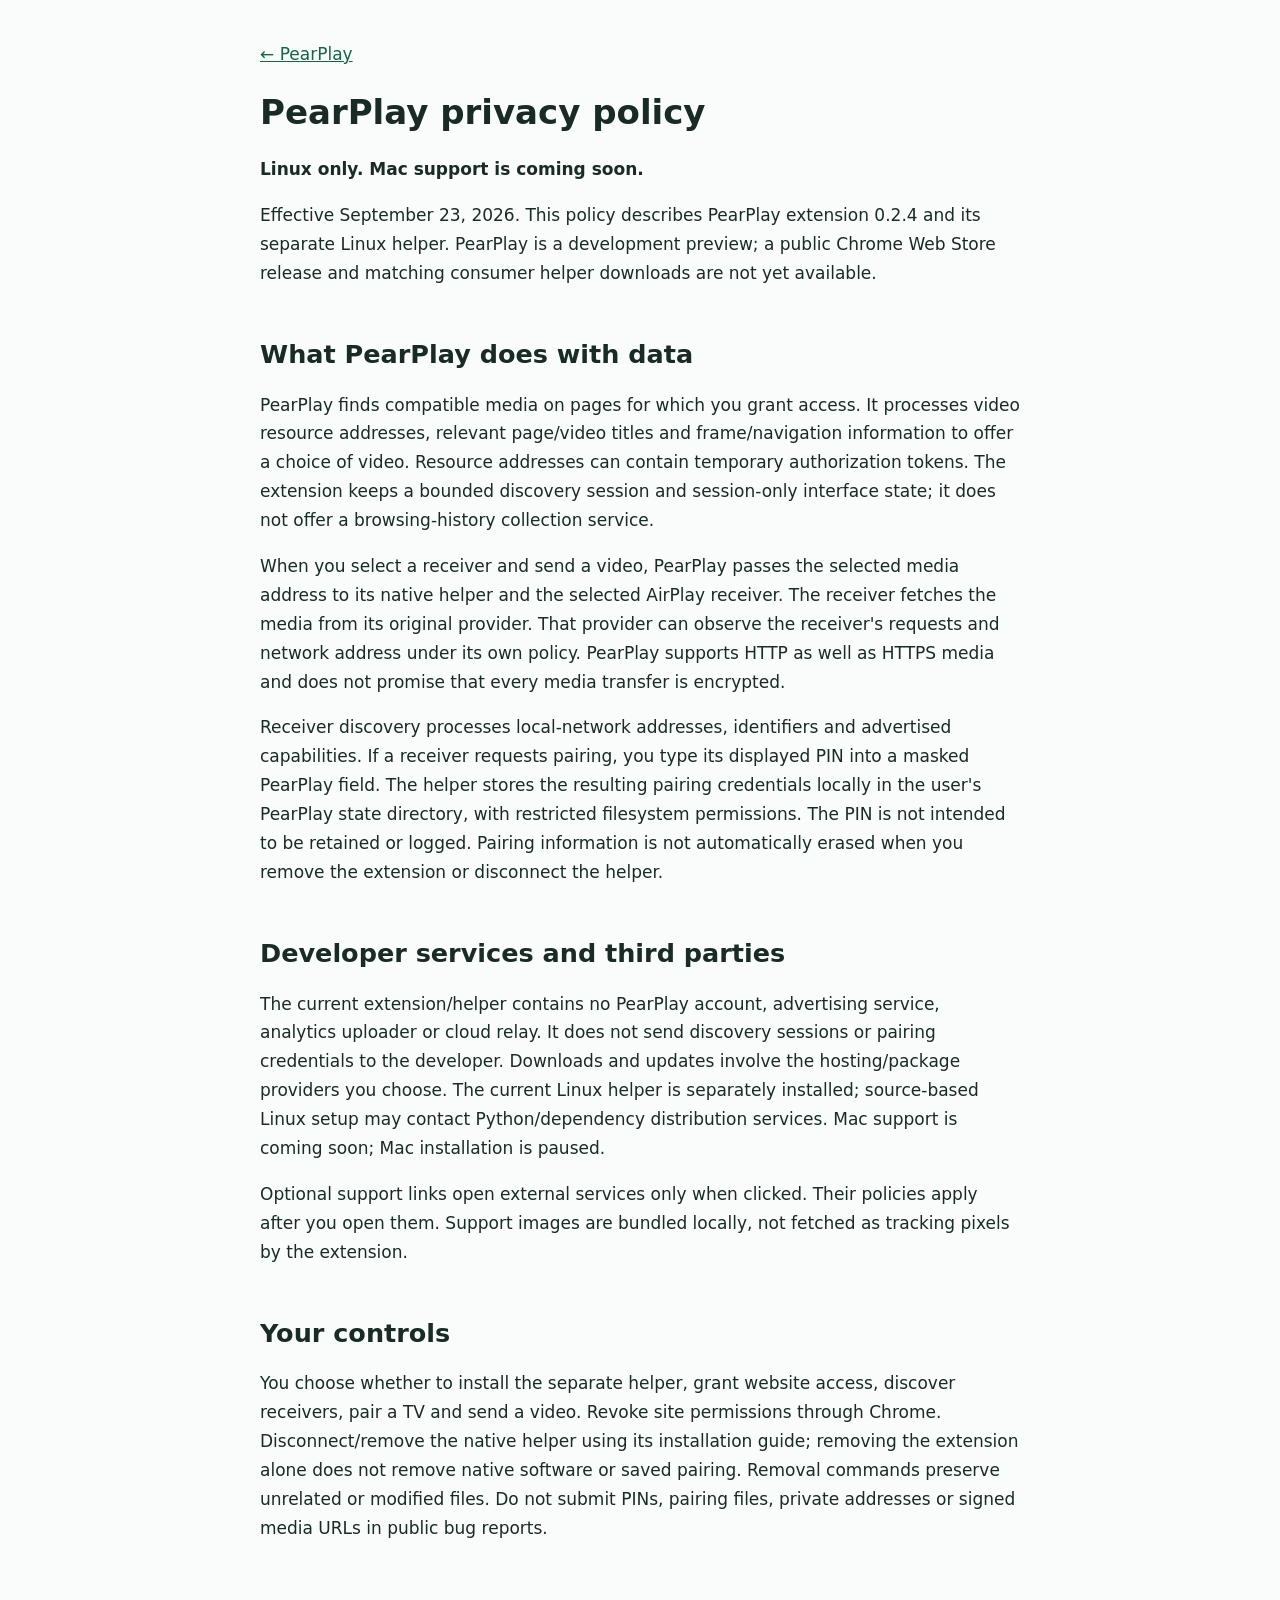
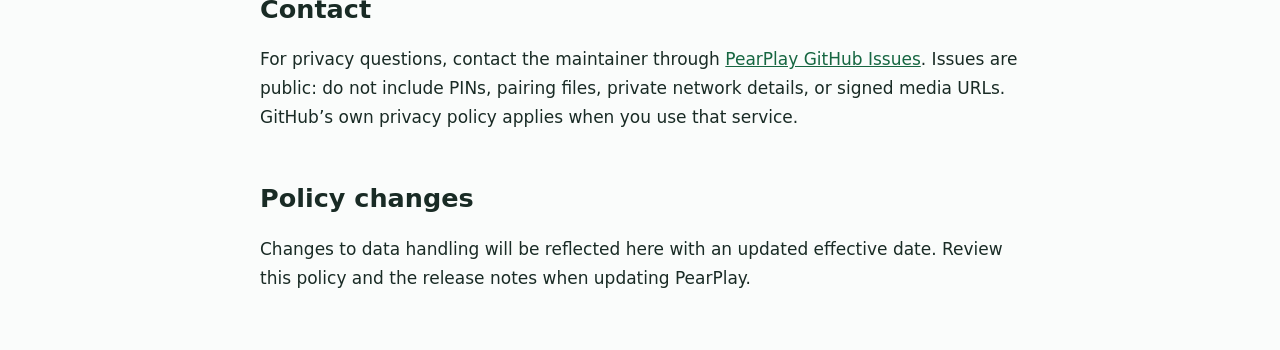
==== docs/privacy.html @ b716f5d6 "[verified] Prepare Linux-only PearPlay 0.2.4 and MIT website publication" ====
<!doctype html>
<html lang="en"><head><meta charset="utf-8"><meta name="viewport" content="width=device-width,initial-scale=1"><meta name="description" content="PearPlay privacy policy: local video discovery, TV pairing, and your controls."><title>PearPlay Privacy Policy</title><style>body{font:17px/1.7 system-ui,sans-serif;color:#192b25;background:#fafcfb;margin:0}main{max-width:760px;margin:auto;padding:40px 24px}a{color:#166641}h1,h2{line-height:1.2}h2{margin-top:2em}</style></head><body><main><nav><a href="./">← PearPlay</a></nav>
<h1>PearPlay privacy policy</h1>
<p><strong>Linux only. Mac support is coming soon.</strong></p>
<p>Effective September 23, 2026. This policy describes PearPlay extension 0.2.4 and its separate Linux helper. PearPlay is a development preview; a public Chrome Web Store release and matching consumer helper downloads are not yet available.</p>
<h2>What PearPlay does with data</h2>
<p>PearPlay finds compatible media on pages for which you grant access. It processes video resource addresses, relevant page/video titles and frame/navigation information to offer a choice of video. Resource addresses can contain temporary authorization tokens. The extension keeps a bounded discovery session and session-only interface state; it does not offer a browsing-history collection service.</p>
<p>When you select a receiver and send a video, PearPlay passes the selected media address to its native helper and the selected AirPlay receiver. The receiver fetches the media from its original provider. That provider can observe the receiver's requests and network address under its own policy. PearPlay supports HTTP as well as HTTPS media and does not promise that every media transfer is encrypted.</p>
<p>Receiver discovery processes local-network addresses, identifiers and advertised capabilities. If a receiver requests pairing, you type its displayed PIN into a masked PearPlay field. The helper stores the resulting pairing credentials locally in the user's PearPlay state directory, with restricted filesystem permissions. The PIN is not intended to be retained or logged. Pairing information is not automatically erased when you remove the extension or disconnect the helper.</p>
<h2>Developer services and third parties</h2>
<p>The current extension/helper contains no PearPlay account, advertising service, analytics uploader or cloud relay. It does not send discovery sessions or pairing credentials to the developer. Downloads and updates involve the hosting/package providers you choose. The current Linux helper is separately installed; source-based Linux setup may contact Python/dependency distribution services. Mac support is coming soon; Mac installation is paused.</p>
<p>Optional support links open external services only when clicked. Their policies apply after you open them. Support images are bundled locally, not fetched as tracking pixels by the extension.</p>
<h2>Your controls</h2>
<p>You choose whether to install the separate helper, grant website access, discover receivers, pair a TV and send a video. Revoke site permissions through Chrome. Disconnect/remove the native helper using its installation guide; removing the extension alone does not remove native software or saved pairing. Removal commands preserve unrelated or modified files. Do not submit PINs, pairing files, private addresses or signed media URLs in public bug reports.</p>
<h2>Contact</h2>
<p>For privacy questions, contact the maintainer through <a href="https://github.com/jcarcinogen/PearPlay/issues">PearPlay GitHub Issues</a>. Issues are public: do not include PINs, pairing files, private network details, or signed media URLs. GitHub’s own privacy policy applies when you use that service.</p>
<h2>Policy changes</h2>
<p>Changes to data handling will be reflected here with an updated effective date. Review this policy and the release notes when updating PearPlay.</p>
</main></body></html>
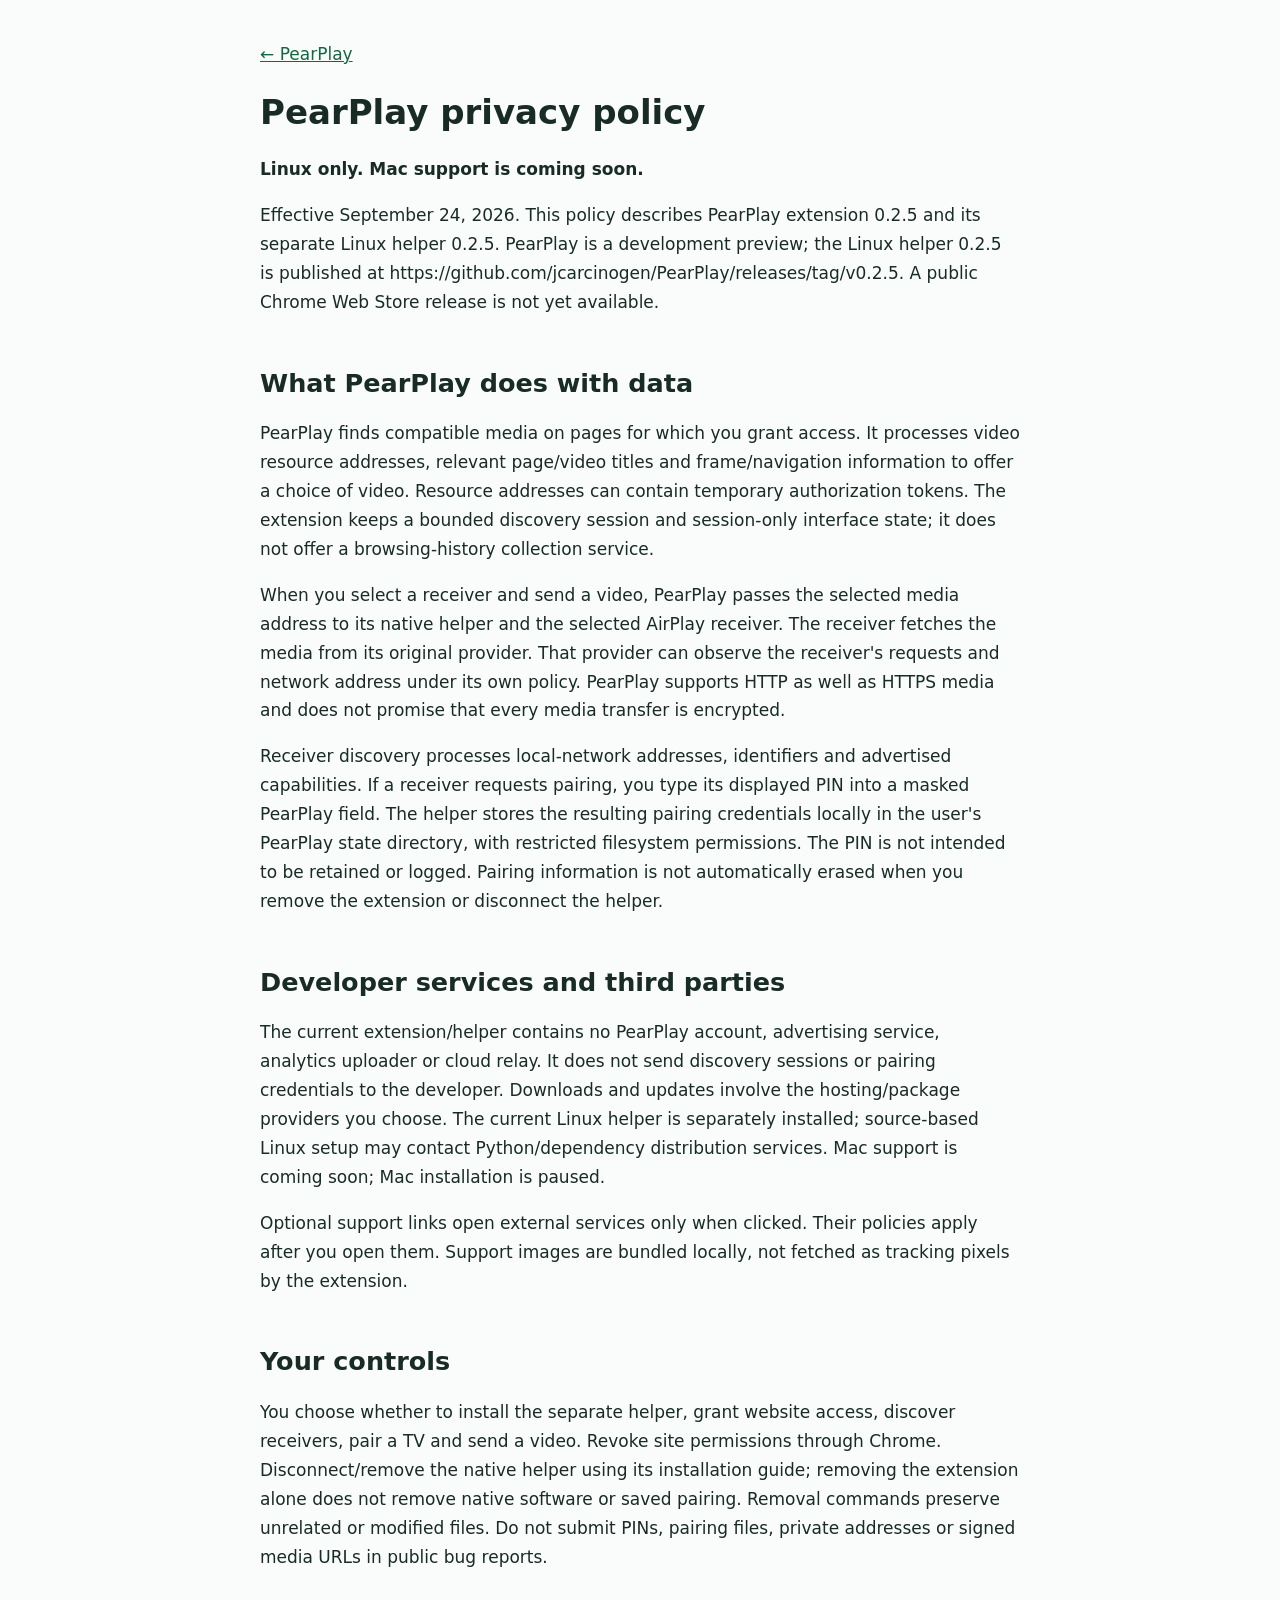
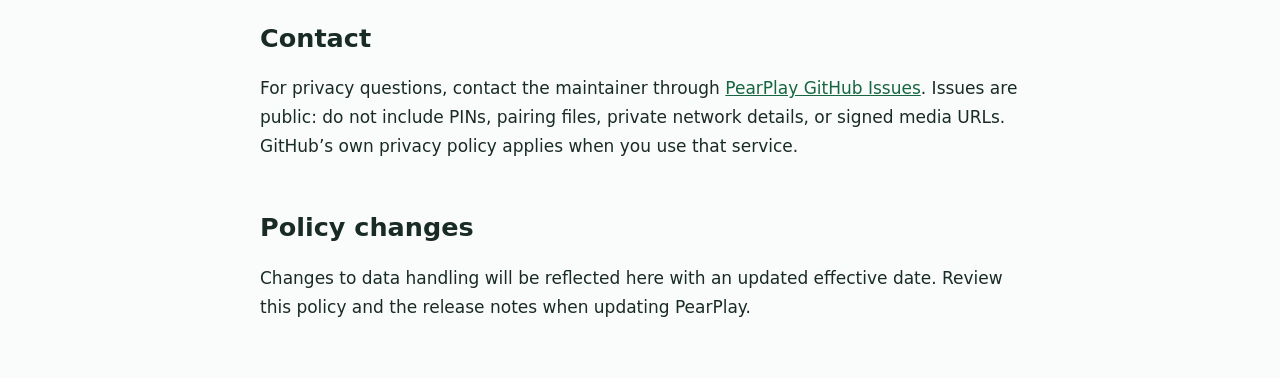
==== commit d382ccbf: "[verified] Release PearPlay 0.2.5 Linux helpers and store upload package" ====
--- a/docs/privacy.html
+++ b/docs/privacy.html
@@ -2,7 +2,7 @@
 <html lang="en"><head><meta charset="utf-8"><meta name="viewport" content="width=device-width,initial-scale=1"><meta name="description" content="PearPlay privacy policy: local video discovery, TV pairing, and your controls."><title>PearPlay Privacy Policy</title><style>body{font:17px/1.7 system-ui,sans-serif;color:#192b25;background:#fafcfb;margin:0}main{max-width:760px;margin:auto;padding:40px 24px}a{color:#166641}h1,h2{line-height:1.2}h2{margin-top:2em}</style></head><body><main><nav><a href="./">← PearPlay</a></nav>
 <h1>PearPlay privacy policy</h1>
 <p><strong>Linux only. Mac support is coming soon.</strong></p>
-<p>Effective September 23, 2026. This policy describes PearPlay extension 0.2.4 and its separate Linux helper. PearPlay is a development preview; a public Chrome Web Store release and matching consumer helper downloads are not yet available.</p>
+<p>Effective September 24, 2026. This policy describes PearPlay extension 0.2.5 and its separate Linux helper 0.2.5. PearPlay is a development preview; the Linux helper 0.2.5 is published at https://github.com/jcarcinogen/PearPlay/releases/tag/v0.2.5. A public Chrome Web Store release is not yet available.</p>
 <h2>What PearPlay does with data</h2>
 <p>PearPlay finds compatible media on pages for which you grant access. It processes video resource addresses, relevant page/video titles and frame/navigation information to offer a choice of video. Resource addresses can contain temporary authorization tokens. The extension keeps a bounded discovery session and session-only interface state; it does not offer a browsing-history collection service.</p>
 <p>When you select a receiver and send a video, PearPlay passes the selected media address to its native helper and the selected AirPlay receiver. The receiver fetches the media from its original provider. That provider can observe the receiver's requests and network address under its own policy. PearPlay supports HTTP as well as HTTPS media and does not promise that every media transfer is encrypted.</p>
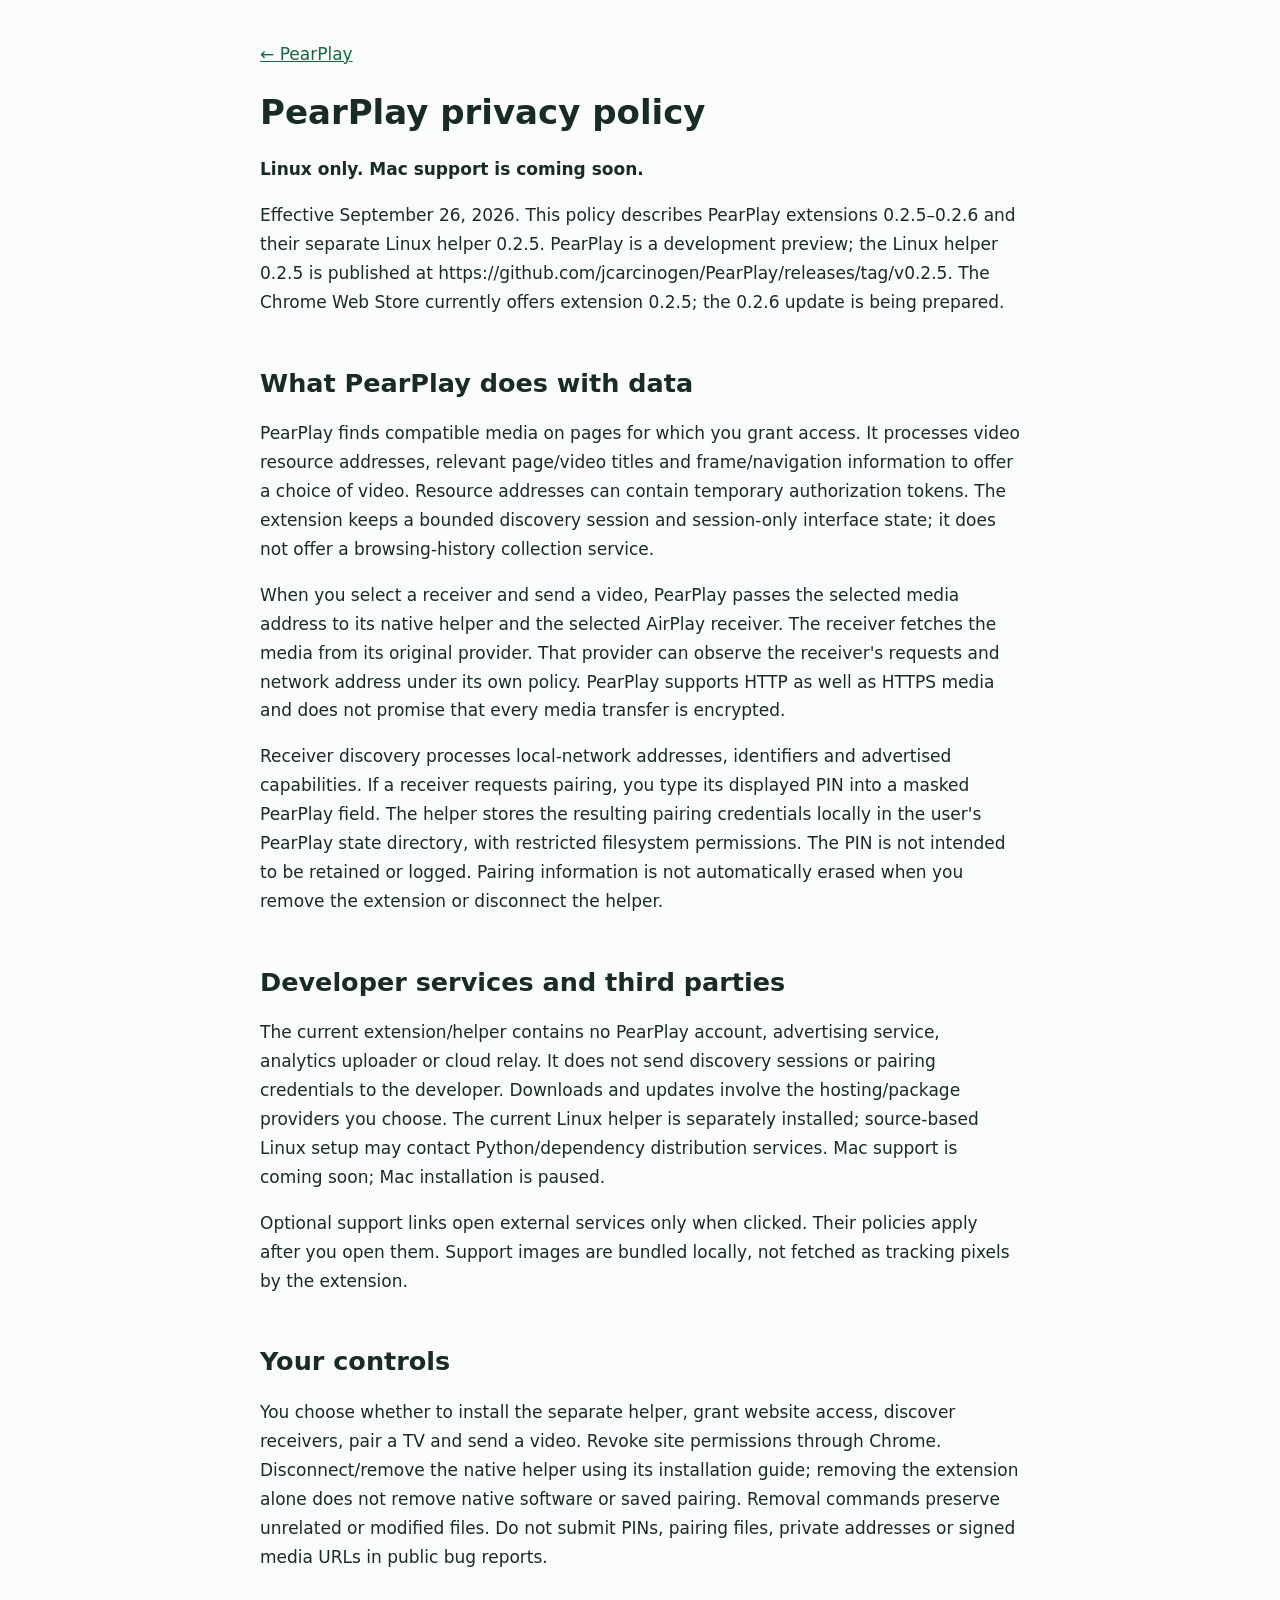
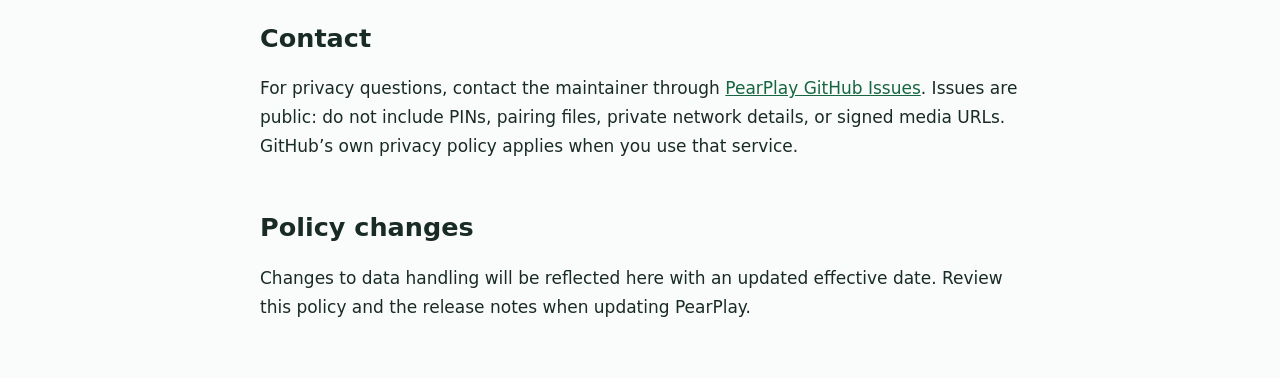
==== commit 82d14083: "[verified] Release PearPlay extension 0.2.6 with clearer Linux setup Add upfront Flatpak warnings, F" ====
--- a/docs/privacy.html
+++ b/docs/privacy.html
@@ -2,7 +2,7 @@
 <html lang="en"><head><meta charset="utf-8"><meta name="viewport" content="width=device-width,initial-scale=1"><meta name="description" content="PearPlay privacy policy: local video discovery, TV pairing, and your controls."><title>PearPlay Privacy Policy</title><style>body{font:17px/1.7 system-ui,sans-serif;color:#192b25;background:#fafcfb;margin:0}main{max-width:760px;margin:auto;padding:40px 24px}a{color:#166641}h1,h2{line-height:1.2}h2{margin-top:2em}</style></head><body><main><nav><a href="./">← PearPlay</a></nav>
 <h1>PearPlay privacy policy</h1>
 <p><strong>Linux only. Mac support is coming soon.</strong></p>
-<p>Effective September 24, 2026. This policy describes PearPlay extension 0.2.5 and its separate Linux helper 0.2.5. PearPlay is a development preview; the Linux helper 0.2.5 is published at https://github.com/jcarcinogen/PearPlay/releases/tag/v0.2.5. A public Chrome Web Store release is not yet available.</p>
+<p>Effective September 26, 2026. This policy describes PearPlay extensions 0.2.5–0.2.6 and their separate Linux helper 0.2.5. PearPlay is a development preview; the Linux helper 0.2.5 is published at https://github.com/jcarcinogen/PearPlay/releases/tag/v0.2.5. The Chrome Web Store currently offers extension 0.2.5; the 0.2.6 update is being prepared.</p>
 <h2>What PearPlay does with data</h2>
 <p>PearPlay finds compatible media on pages for which you grant access. It processes video resource addresses, relevant page/video titles and frame/navigation information to offer a choice of video. Resource addresses can contain temporary authorization tokens. The extension keeps a bounded discovery session and session-only interface state; it does not offer a browsing-history collection service.</p>
 <p>When you select a receiver and send a video, PearPlay passes the selected media address to its native helper and the selected AirPlay receiver. The receiver fetches the media from its original provider. That provider can observe the receiver's requests and network address under its own policy. PearPlay supports HTTP as well as HTTPS media and does not promise that every media transfer is encrypted.</p>
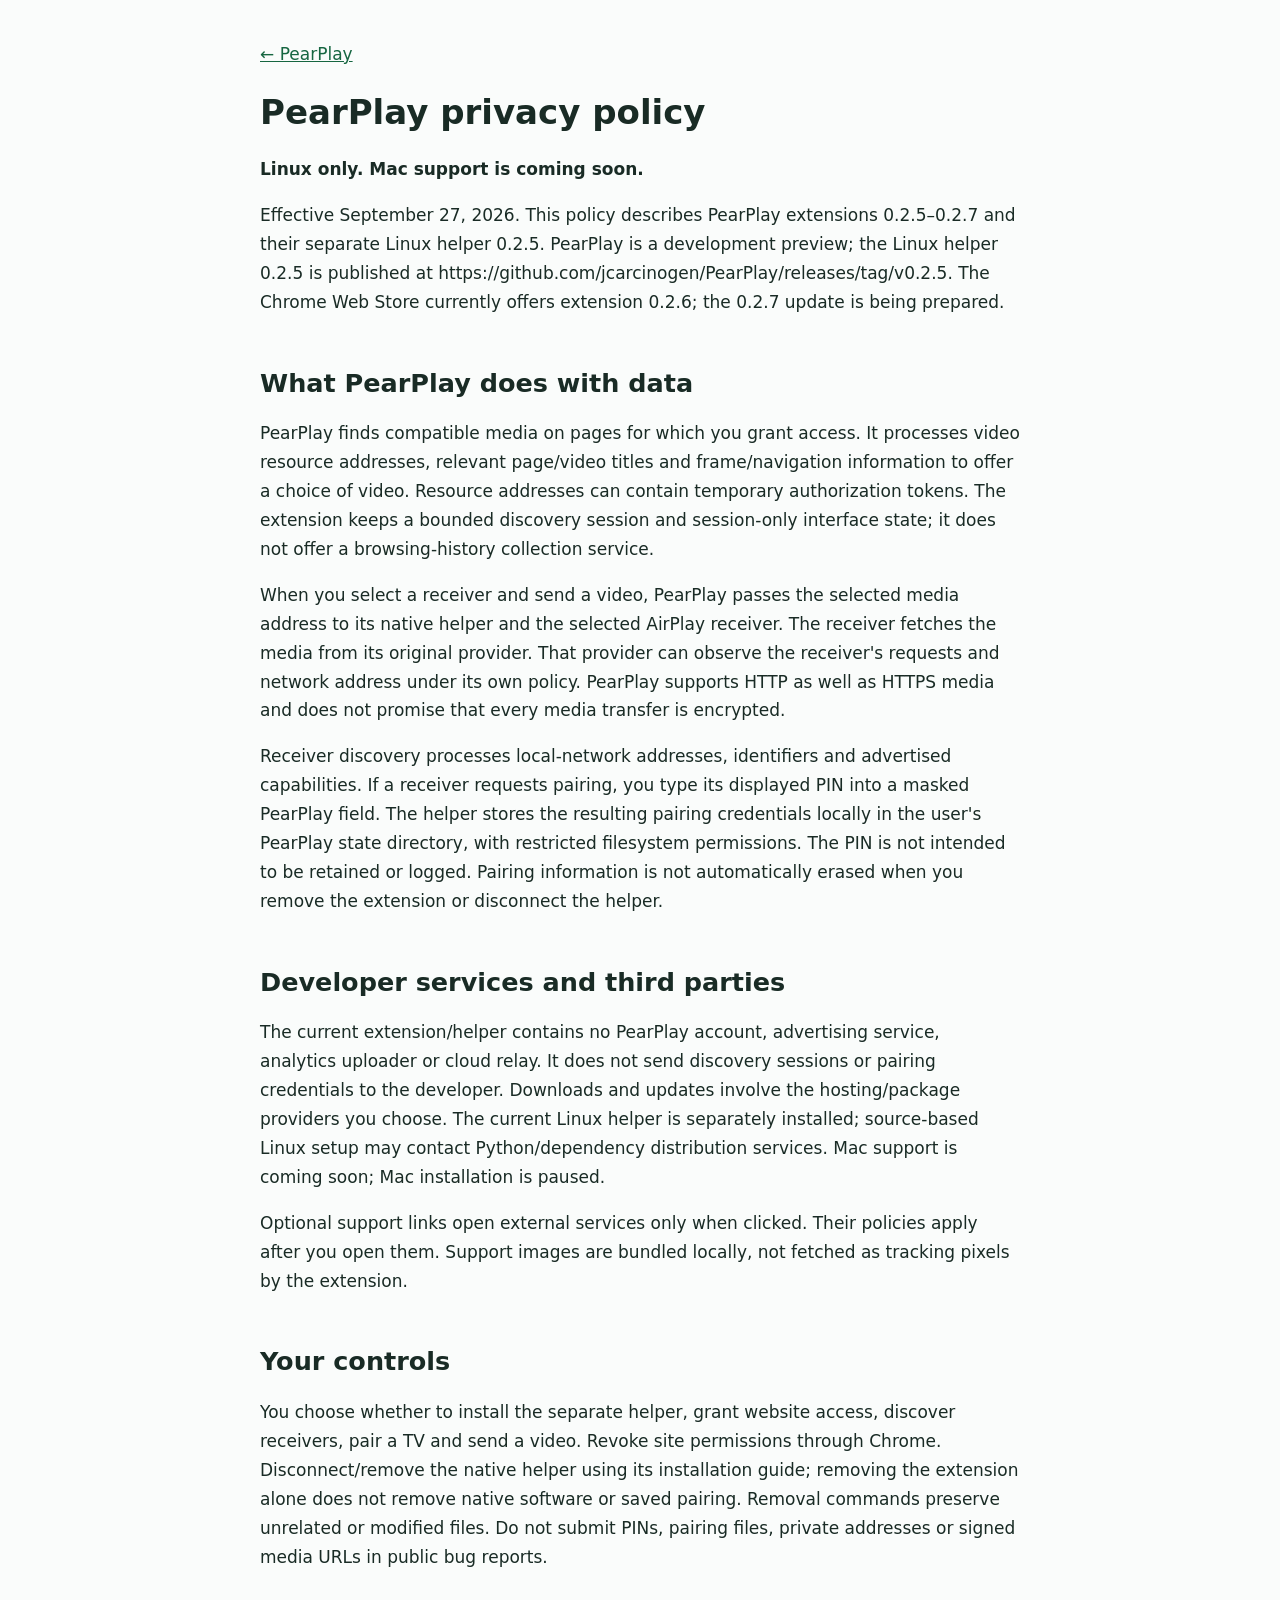
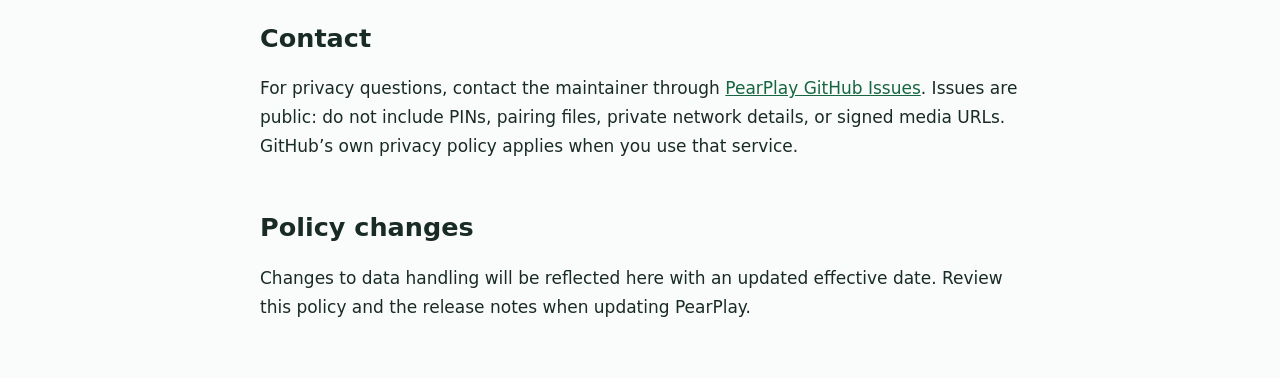
==== commit be9f599a: "[verified] Prepare PearPlay 0.2.7 compact UI and pause LG HLS investigation Refresh GitHub and Store" ====
--- a/docs/privacy.html
+++ b/docs/privacy.html
@@ -2,7 +2,7 @@
 <html lang="en"><head><meta charset="utf-8"><meta name="viewport" content="width=device-width,initial-scale=1"><meta name="description" content="PearPlay privacy policy: local video discovery, TV pairing, and your controls."><title>PearPlay Privacy Policy</title><style>body{font:17px/1.7 system-ui,sans-serif;color:#192b25;background:#fafcfb;margin:0}main{max-width:760px;margin:auto;padding:40px 24px}a{color:#166641}h1,h2{line-height:1.2}h2{margin-top:2em}</style></head><body><main><nav><a href="./">← PearPlay</a></nav>
 <h1>PearPlay privacy policy</h1>
 <p><strong>Linux only. Mac support is coming soon.</strong></p>
-<p>Effective September 26, 2026. This policy describes PearPlay extensions 0.2.5–0.2.6 and their separate Linux helper 0.2.5. PearPlay is a development preview; the Linux helper 0.2.5 is published at https://github.com/jcarcinogen/PearPlay/releases/tag/v0.2.5. The Chrome Web Store currently offers extension 0.2.5; the 0.2.6 update is being prepared.</p>
+<p>Effective September 27, 2026. This policy describes PearPlay extensions 0.2.5–0.2.7 and their separate Linux helper 0.2.5. PearPlay is a development preview; the Linux helper 0.2.5 is published at https://github.com/jcarcinogen/PearPlay/releases/tag/v0.2.5. The Chrome Web Store currently offers extension 0.2.6; the 0.2.7 update is being prepared.</p>
 <h2>What PearPlay does with data</h2>
 <p>PearPlay finds compatible media on pages for which you grant access. It processes video resource addresses, relevant page/video titles and frame/navigation information to offer a choice of video. Resource addresses can contain temporary authorization tokens. The extension keeps a bounded discovery session and session-only interface state; it does not offer a browsing-history collection service.</p>
 <p>When you select a receiver and send a video, PearPlay passes the selected media address to its native helper and the selected AirPlay receiver. The receiver fetches the media from its original provider. That provider can observe the receiver's requests and network address under its own policy. PearPlay supports HTTP as well as HTTPS media and does not promise that every media transfer is encrypted.</p>
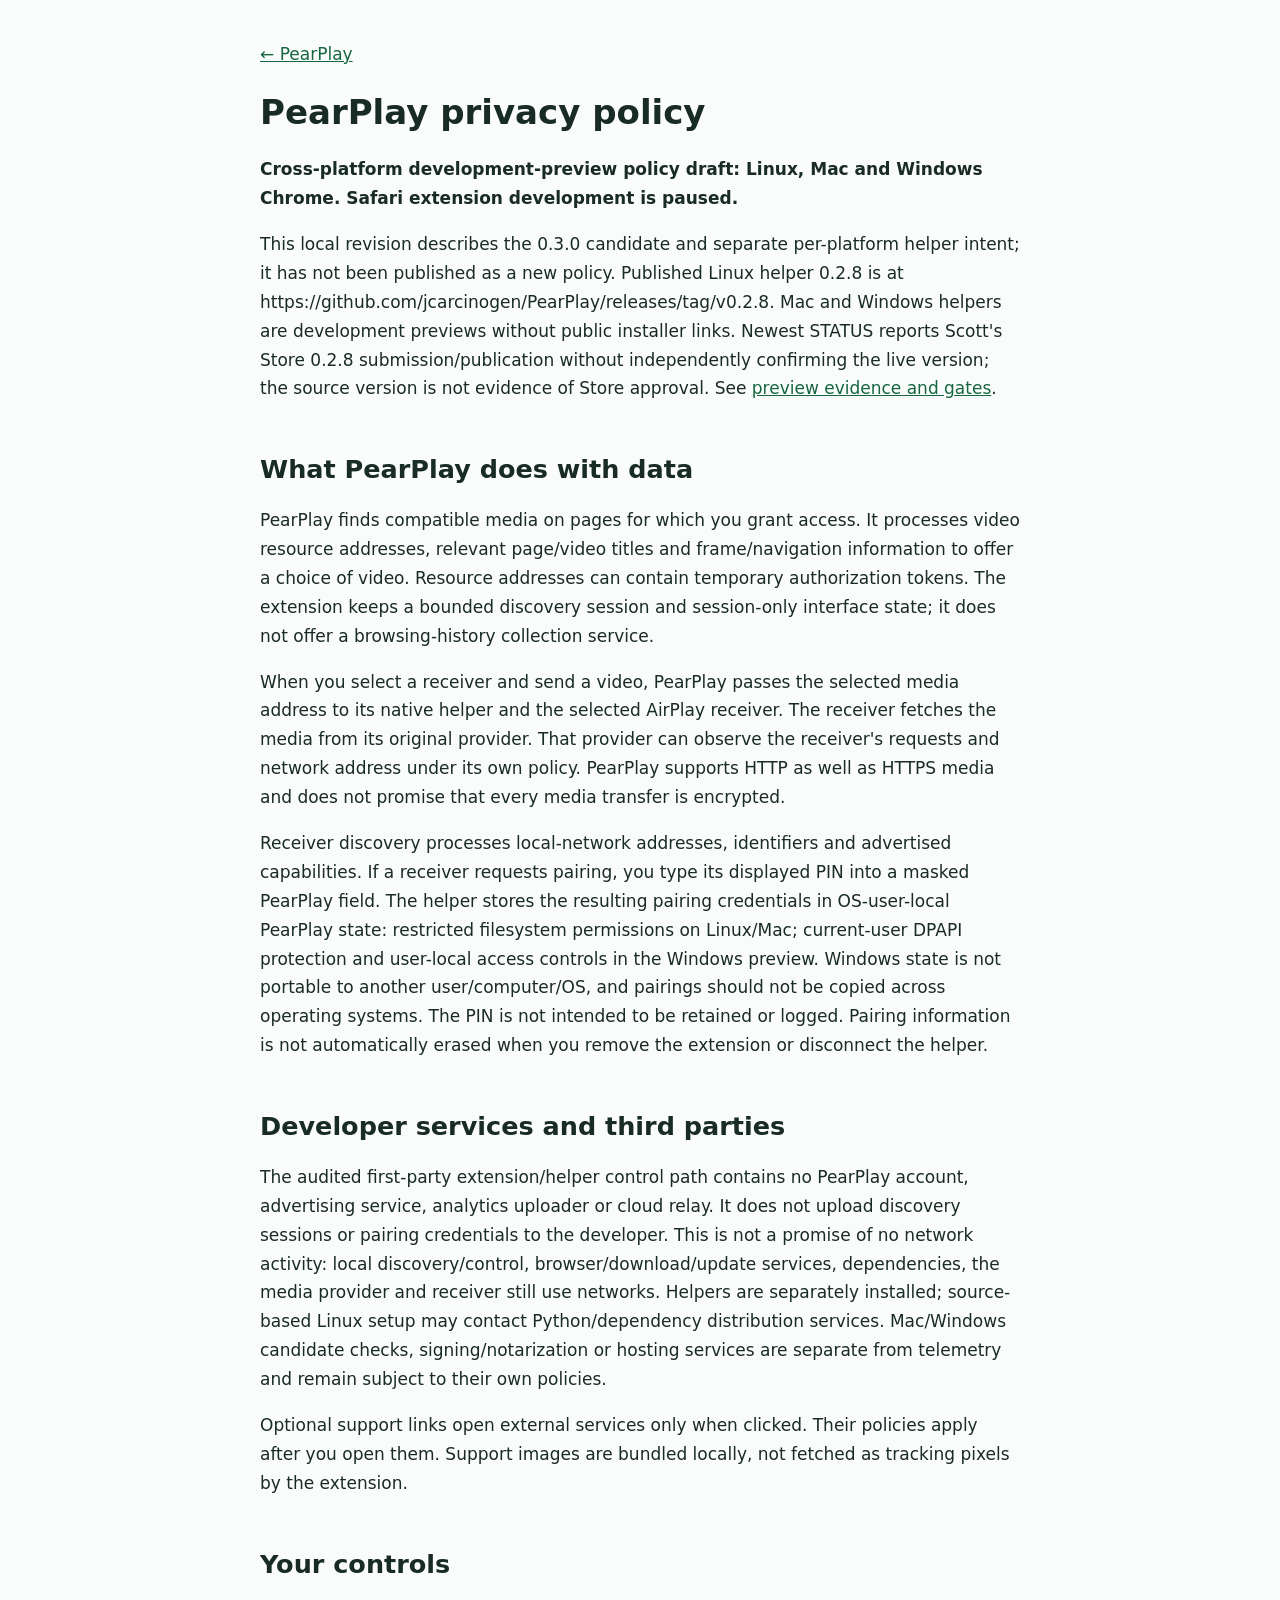
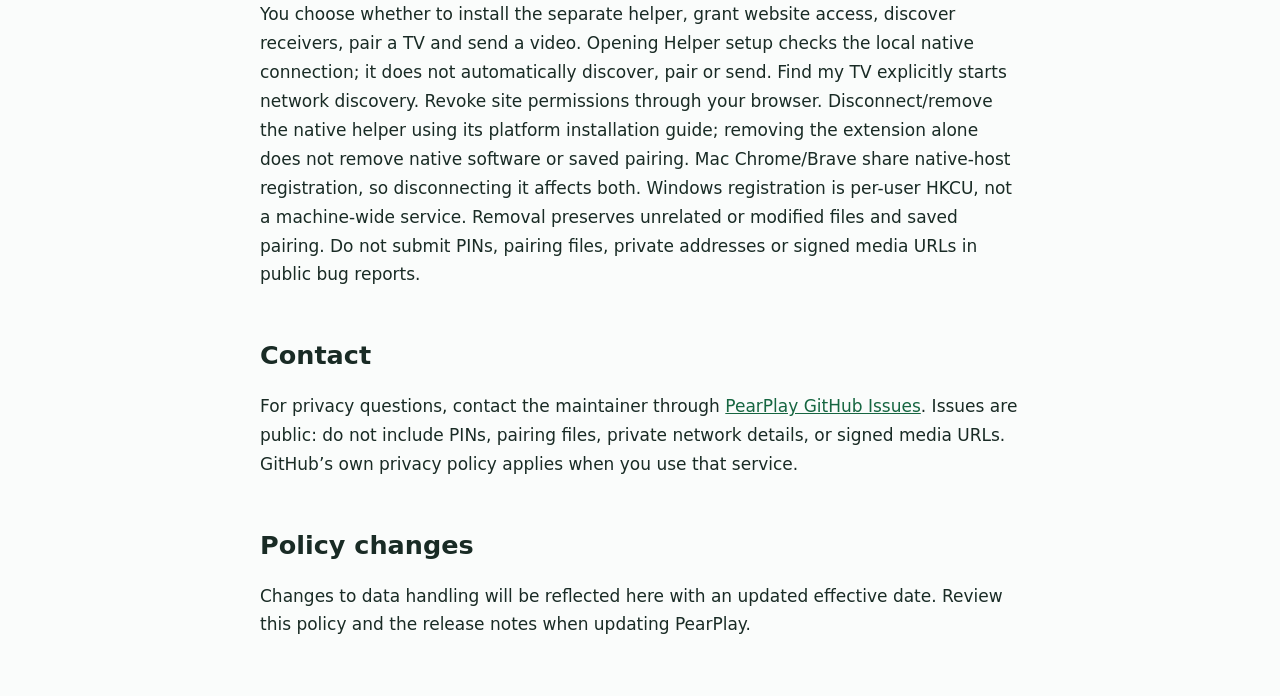
==== commit 5c33c228: "feat: release PearPlay 0.3.0 cross-platform preview" ====
--- a/docs/privacy.html
+++ b/docs/privacy.html
@@ -1,17 +1,17 @@
 <!doctype html>
 <html lang="en"><head><meta charset="utf-8"><meta name="viewport" content="width=device-width,initial-scale=1"><meta name="description" content="PearPlay privacy policy: local video discovery, TV pairing, and your controls."><title>PearPlay Privacy Policy</title><style>body{font:17px/1.7 system-ui,sans-serif;color:#192b25;background:#fafcfb;margin:0}main{max-width:760px;margin:auto;padding:40px 24px}a{color:#166641}h1,h2{line-height:1.2}h2{margin-top:2em}</style></head><body><main><nav><a href="./">← PearPlay</a></nav>
 <h1>PearPlay privacy policy</h1>
-<p><strong>Linux only. Mac support is coming soon.</strong></p>
-<p>Effective September 27, 2026. This policy describes PearPlay extensions 0.2.5–0.2.7 and their separate Linux helper 0.2.5. PearPlay is a development preview; the Linux helper 0.2.5 is published at https://github.com/jcarcinogen/PearPlay/releases/tag/v0.2.5. The Chrome Web Store currently offers extension 0.2.6; the 0.2.7 update is being prepared.</p>
+<p><strong>Cross-platform development-preview policy draft: Linux, Mac and Windows Chrome. Safari extension development is paused.</strong></p>
+<p>This local revision describes the 0.3.0 candidate and separate per-platform helper intent; it has not been published as a new policy. Published Linux helper 0.2.8 is at https://github.com/jcarcinogen/PearPlay/releases/tag/v0.2.8. Mac and Windows helpers are development previews without public installer links. Newest STATUS reports Scott's Store 0.2.8 submission/publication without independently confirming the live version; the source version is not evidence of Store approval. See <a href="cross-platform-preview.md">preview evidence and gates</a>.</p>
 <h2>What PearPlay does with data</h2>
 <p>PearPlay finds compatible media on pages for which you grant access. It processes video resource addresses, relevant page/video titles and frame/navigation information to offer a choice of video. Resource addresses can contain temporary authorization tokens. The extension keeps a bounded discovery session and session-only interface state; it does not offer a browsing-history collection service.</p>
 <p>When you select a receiver and send a video, PearPlay passes the selected media address to its native helper and the selected AirPlay receiver. The receiver fetches the media from its original provider. That provider can observe the receiver's requests and network address under its own policy. PearPlay supports HTTP as well as HTTPS media and does not promise that every media transfer is encrypted.</p>
-<p>Receiver discovery processes local-network addresses, identifiers and advertised capabilities. If a receiver requests pairing, you type its displayed PIN into a masked PearPlay field. The helper stores the resulting pairing credentials locally in the user's PearPlay state directory, with restricted filesystem permissions. The PIN is not intended to be retained or logged. Pairing information is not automatically erased when you remove the extension or disconnect the helper.</p>
+<p>Receiver discovery processes local-network addresses, identifiers and advertised capabilities. If a receiver requests pairing, you type its displayed PIN into a masked PearPlay field. The helper stores the resulting pairing credentials in OS-user-local PearPlay state: restricted filesystem permissions on Linux/Mac; current-user DPAPI protection and user-local access controls in the Windows preview. Windows state is not portable to another user/computer/OS, and pairings should not be copied across operating systems. The PIN is not intended to be retained or logged. Pairing information is not automatically erased when you remove the extension or disconnect the helper.</p>
 <h2>Developer services and third parties</h2>
-<p>The current extension/helper contains no PearPlay account, advertising service, analytics uploader or cloud relay. It does not send discovery sessions or pairing credentials to the developer. Downloads and updates involve the hosting/package providers you choose. The current Linux helper is separately installed; source-based Linux setup may contact Python/dependency distribution services. Mac support is coming soon; Mac installation is paused.</p>
+<p>The audited first-party extension/helper control path contains no PearPlay account, advertising service, analytics uploader or cloud relay. It does not upload discovery sessions or pairing credentials to the developer. This is not a promise of no network activity: local discovery/control, browser/download/update services, dependencies, the media provider and receiver still use networks. Helpers are separately installed; source-based Linux setup may contact Python/dependency distribution services. Mac/Windows candidate checks, signing/notarization or hosting services are separate from telemetry and remain subject to their own policies.</p>
 <p>Optional support links open external services only when clicked. Their policies apply after you open them. Support images are bundled locally, not fetched as tracking pixels by the extension.</p>
 <h2>Your controls</h2>
-<p>You choose whether to install the separate helper, grant website access, discover receivers, pair a TV and send a video. Revoke site permissions through Chrome. Disconnect/remove the native helper using its installation guide; removing the extension alone does not remove native software or saved pairing. Removal commands preserve unrelated or modified files. Do not submit PINs, pairing files, private addresses or signed media URLs in public bug reports.</p>
+<p>You choose whether to install the separate helper, grant website access, discover receivers, pair a TV and send a video. Opening Helper setup checks the local native connection; it does not automatically discover, pair or send. Find my TV explicitly starts network discovery. Revoke site permissions through your browser. Disconnect/remove the native helper using its platform installation guide; removing the extension alone does not remove native software or saved pairing. Mac Chrome/Brave share native-host registration, so disconnecting it affects both. Windows registration is per-user HKCU, not a machine-wide service. Removal preserves unrelated or modified files and saved pairing. Do not submit PINs, pairing files, private addresses or signed media URLs in public bug reports.</p>
 <h2>Contact</h2>
 <p>For privacy questions, contact the maintainer through <a href="https://github.com/jcarcinogen/PearPlay/issues">PearPlay GitHub Issues</a>. Issues are public: do not include PINs, pairing files, private network details, or signed media URLs. GitHub’s own privacy policy applies when you use that service.</p>
 <h2>Policy changes</h2>
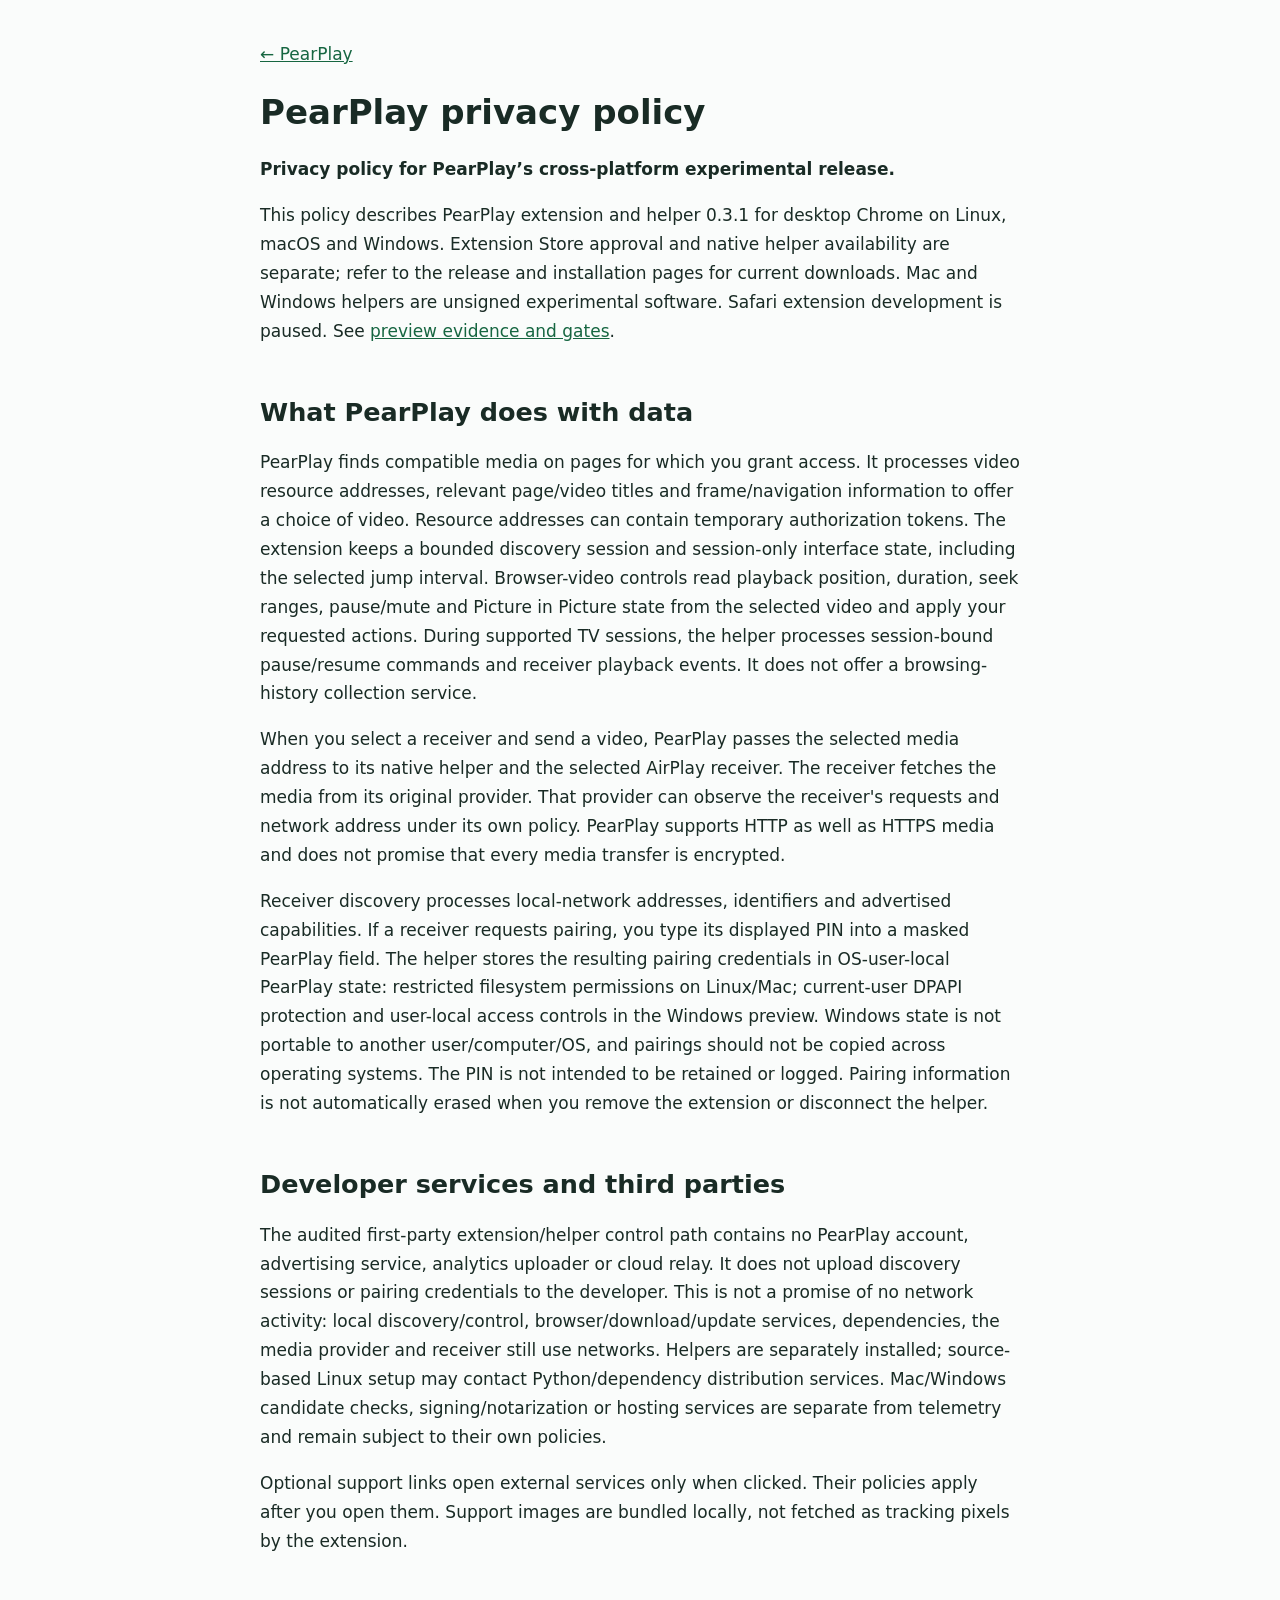
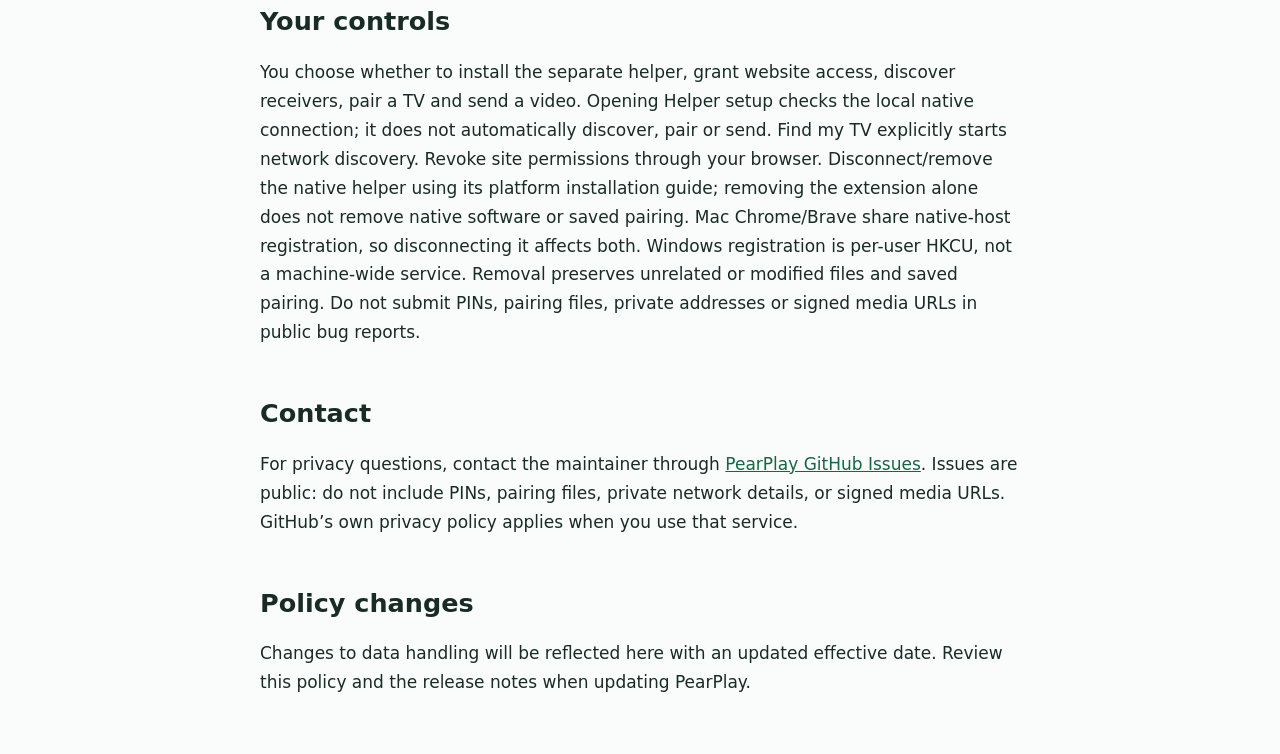
==== commit d7794b50: "release: prepare 0.3.1 verified downloads, privacy and Store artwork" ====
--- a/docs/privacy.html
+++ b/docs/privacy.html
@@ -1,10 +1,10 @@
 <!doctype html>
 <html lang="en"><head><meta charset="utf-8"><meta name="viewport" content="width=device-width,initial-scale=1"><meta name="description" content="PearPlay privacy policy: local video discovery, TV pairing, and your controls."><title>PearPlay Privacy Policy</title><style>body{font:17px/1.7 system-ui,sans-serif;color:#192b25;background:#fafcfb;margin:0}main{max-width:760px;margin:auto;padding:40px 24px}a{color:#166641}h1,h2{line-height:1.2}h2{margin-top:2em}</style></head><body><main><nav><a href="./">← PearPlay</a></nav>
 <h1>PearPlay privacy policy</h1>
-<p><strong>Cross-platform development-preview policy draft: Linux, Mac and Windows Chrome. Safari extension development is paused.</strong></p>
-<p>This local revision describes the 0.3.0 candidate and separate per-platform helper intent; it has not been published as a new policy. Published Linux helper 0.2.8 is at https://github.com/jcarcinogen/PearPlay/releases/tag/v0.2.8. Mac and Windows helpers are development previews without public installer links. Newest STATUS reports Scott's Store 0.2.8 submission/publication without independently confirming the live version; the source version is not evidence of Store approval. See <a href="cross-platform-preview.md">preview evidence and gates</a>.</p>
+<p><strong>Privacy policy for PearPlay’s cross-platform experimental release.</strong></p>
+<p>This policy describes PearPlay extension and helper 0.3.1 for desktop Chrome on Linux, macOS and Windows. Extension Store approval and native helper availability are separate; refer to the release and installation pages for current downloads. Mac and Windows helpers are unsigned experimental software. Safari extension development is paused. See <a href="cross-platform-preview.md">preview evidence and gates</a>.</p>
 <h2>What PearPlay does with data</h2>
-<p>PearPlay finds compatible media on pages for which you grant access. It processes video resource addresses, relevant page/video titles and frame/navigation information to offer a choice of video. Resource addresses can contain temporary authorization tokens. The extension keeps a bounded discovery session and session-only interface state; it does not offer a browsing-history collection service.</p>
+<p>PearPlay finds compatible media on pages for which you grant access. It processes video resource addresses, relevant page/video titles and frame/navigation information to offer a choice of video. Resource addresses can contain temporary authorization tokens. The extension keeps a bounded discovery session and session-only interface state, including the selected jump interval. Browser-video controls read playback position, duration, seek ranges, pause/mute and Picture in Picture state from the selected video and apply your requested actions. During supported TV sessions, the helper processes session-bound pause/resume commands and receiver playback events. It does not offer a browsing-history collection service.</p>
 <p>When you select a receiver and send a video, PearPlay passes the selected media address to its native helper and the selected AirPlay receiver. The receiver fetches the media from its original provider. That provider can observe the receiver's requests and network address under its own policy. PearPlay supports HTTP as well as HTTPS media and does not promise that every media transfer is encrypted.</p>
 <p>Receiver discovery processes local-network addresses, identifiers and advertised capabilities. If a receiver requests pairing, you type its displayed PIN into a masked PearPlay field. The helper stores the resulting pairing credentials in OS-user-local PearPlay state: restricted filesystem permissions on Linux/Mac; current-user DPAPI protection and user-local access controls in the Windows preview. Windows state is not portable to another user/computer/OS, and pairings should not be copied across operating systems. The PIN is not intended to be retained or logged. Pairing information is not automatically erased when you remove the extension or disconnect the helper.</p>
 <h2>Developer services and third parties</h2>
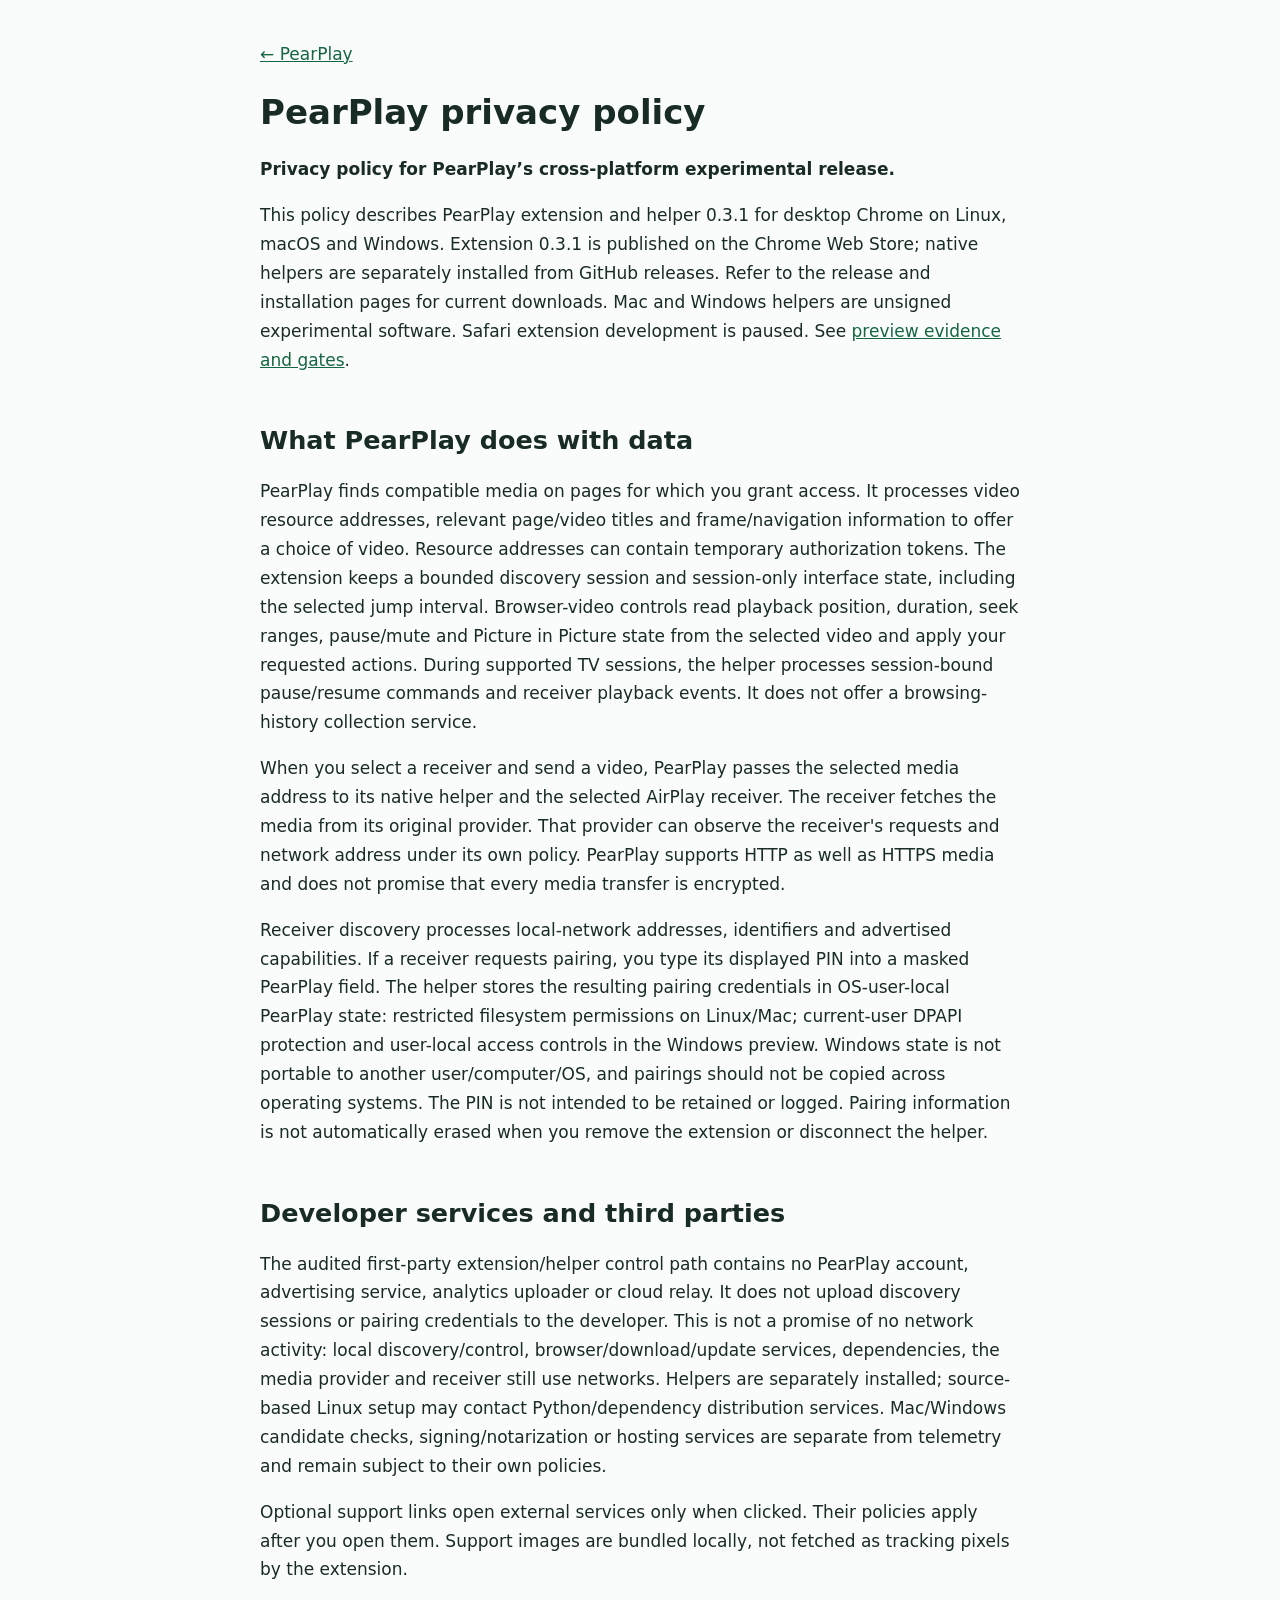
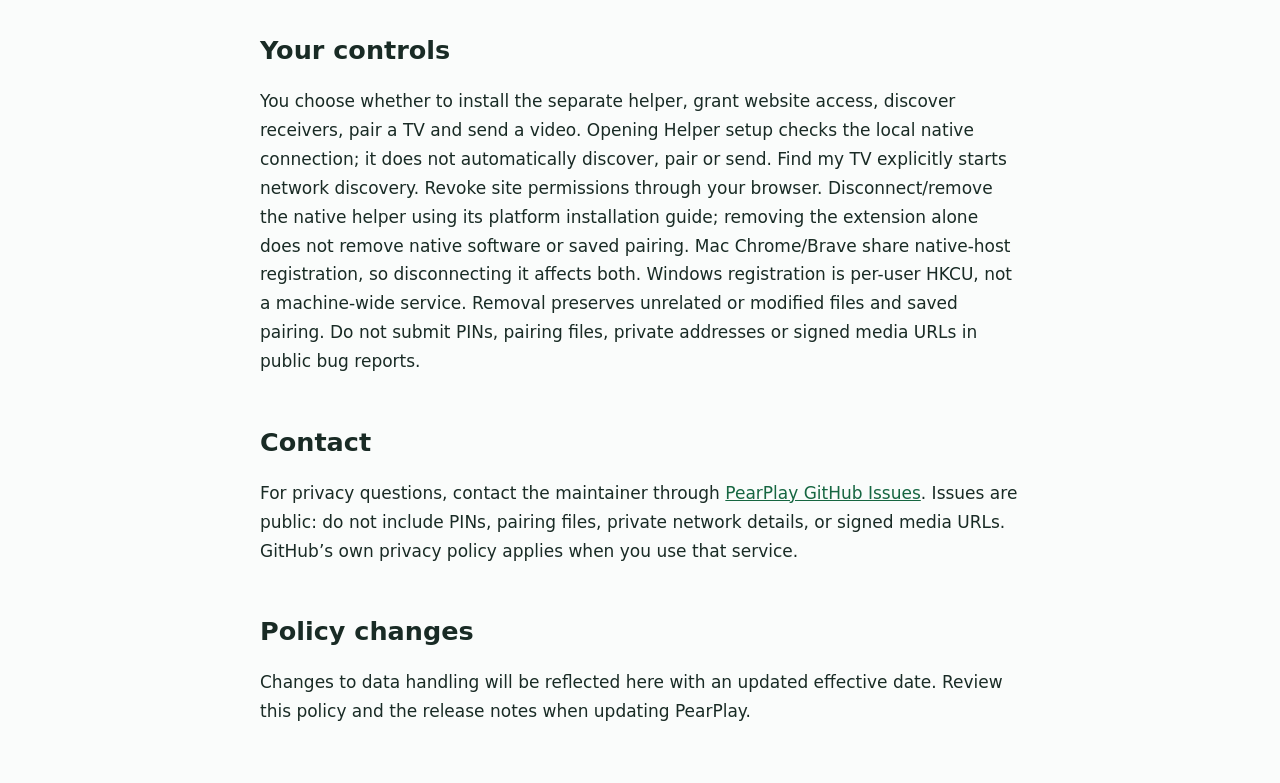
==== commit fc36428d: "docs: reflect PearPlay 0.3.1 Store publication and signing status" ====
--- a/docs/privacy.html
+++ b/docs/privacy.html
@@ -2,7 +2,7 @@
 <html lang="en"><head><meta charset="utf-8"><meta name="viewport" content="width=device-width,initial-scale=1"><meta name="description" content="PearPlay privacy policy: local video discovery, TV pairing, and your controls."><title>PearPlay Privacy Policy</title><style>body{font:17px/1.7 system-ui,sans-serif;color:#192b25;background:#fafcfb;margin:0}main{max-width:760px;margin:auto;padding:40px 24px}a{color:#166641}h1,h2{line-height:1.2}h2{margin-top:2em}</style></head><body><main><nav><a href="./">← PearPlay</a></nav>
 <h1>PearPlay privacy policy</h1>
 <p><strong>Privacy policy for PearPlay’s cross-platform experimental release.</strong></p>
-<p>This policy describes PearPlay extension and helper 0.3.1 for desktop Chrome on Linux, macOS and Windows. Extension Store approval and native helper availability are separate; refer to the release and installation pages for current downloads. Mac and Windows helpers are unsigned experimental software. Safari extension development is paused. See <a href="cross-platform-preview.md">preview evidence and gates</a>.</p>
+<p>This policy describes PearPlay extension and helper 0.3.1 for desktop Chrome on Linux, macOS and Windows. Extension 0.3.1 is published on the Chrome Web Store; native helpers are separately installed from GitHub releases. Refer to the release and installation pages for current downloads. Mac and Windows helpers are unsigned experimental software. Safari extension development is paused. See <a href="cross-platform-preview.md">preview evidence and gates</a>.</p>
 <h2>What PearPlay does with data</h2>
 <p>PearPlay finds compatible media on pages for which you grant access. It processes video resource addresses, relevant page/video titles and frame/navigation information to offer a choice of video. Resource addresses can contain temporary authorization tokens. The extension keeps a bounded discovery session and session-only interface state, including the selected jump interval. Browser-video controls read playback position, duration, seek ranges, pause/mute and Picture in Picture state from the selected video and apply your requested actions. During supported TV sessions, the helper processes session-bound pause/resume commands and receiver playback events. It does not offer a browsing-history collection service.</p>
 <p>When you select a receiver and send a video, PearPlay passes the selected media address to its native helper and the selected AirPlay receiver. The receiver fetches the media from its original provider. That provider can observe the receiver's requests and network address under its own policy. PearPlay supports HTTP as well as HTTPS media and does not promise that every media transfer is encrypted.</p>
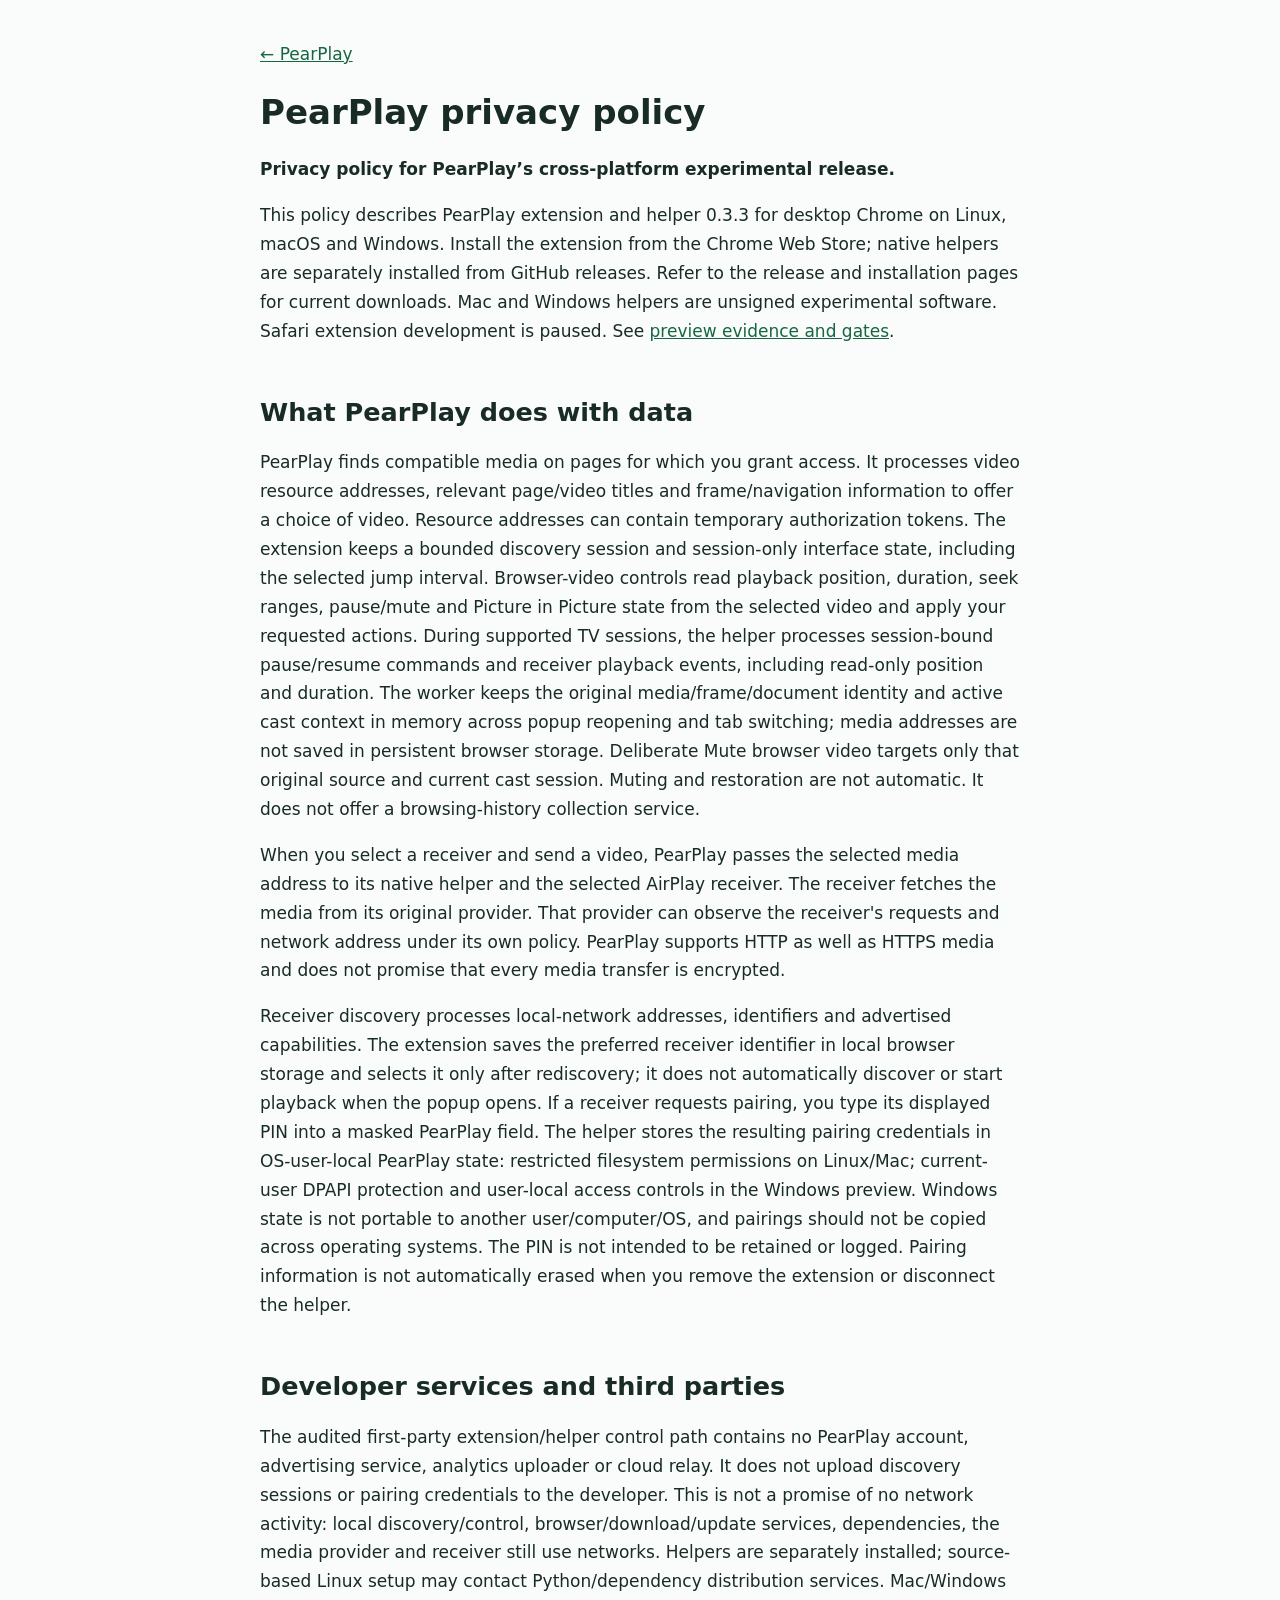
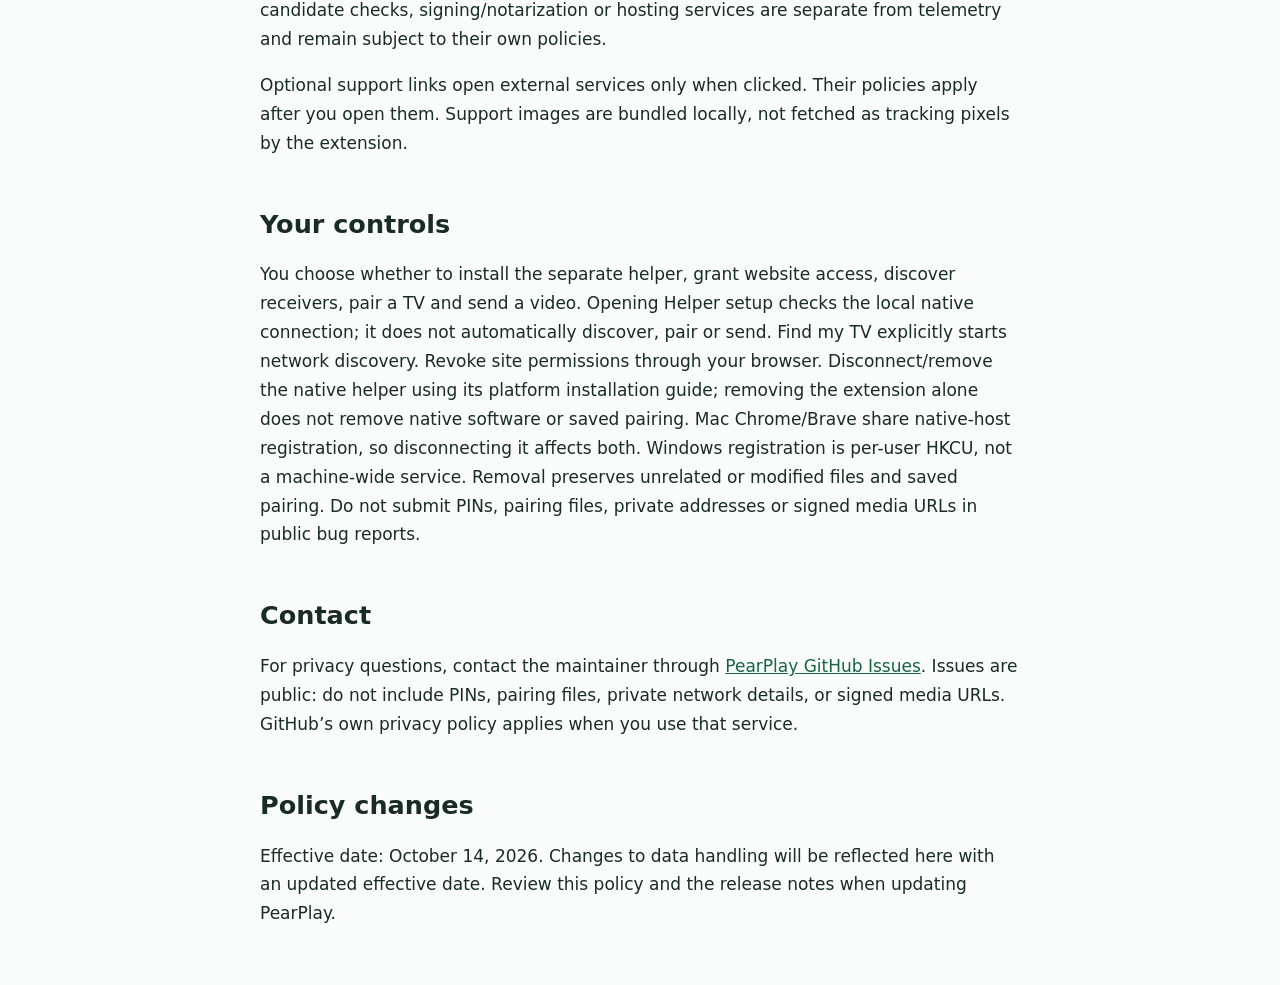
==== commit 31313e7f: "release: prepare verified PearPlay 0.3.3" ====
--- a/docs/privacy.html
+++ b/docs/privacy.html
@@ -2,11 +2,11 @@
 <html lang="en"><head><meta charset="utf-8"><meta name="viewport" content="width=device-width,initial-scale=1"><meta name="description" content="PearPlay privacy policy: local video discovery, TV pairing, and your controls."><title>PearPlay Privacy Policy</title><style>body{font:17px/1.7 system-ui,sans-serif;color:#192b25;background:#fafcfb;margin:0}main{max-width:760px;margin:auto;padding:40px 24px}a{color:#166641}h1,h2{line-height:1.2}h2{margin-top:2em}</style></head><body><main><nav><a href="./">← PearPlay</a></nav>
 <h1>PearPlay privacy policy</h1>
 <p><strong>Privacy policy for PearPlay’s cross-platform experimental release.</strong></p>
-<p>This policy describes PearPlay extension and helper 0.3.1 for desktop Chrome on Linux, macOS and Windows. Extension 0.3.1 is published on the Chrome Web Store; native helpers are separately installed from GitHub releases. Refer to the release and installation pages for current downloads. Mac and Windows helpers are unsigned experimental software. Safari extension development is paused. See <a href="cross-platform-preview.md">preview evidence and gates</a>.</p>
+<p>This policy describes PearPlay extension and helper 0.3.3 for desktop Chrome on Linux, macOS and Windows. Install the extension from the Chrome Web Store; native helpers are separately installed from GitHub releases. Refer to the release and installation pages for current downloads. Mac and Windows helpers are unsigned experimental software. Safari extension development is paused. See <a href="cross-platform-preview.md">preview evidence and gates</a>.</p>
 <h2>What PearPlay does with data</h2>
-<p>PearPlay finds compatible media on pages for which you grant access. It processes video resource addresses, relevant page/video titles and frame/navigation information to offer a choice of video. Resource addresses can contain temporary authorization tokens. The extension keeps a bounded discovery session and session-only interface state, including the selected jump interval. Browser-video controls read playback position, duration, seek ranges, pause/mute and Picture in Picture state from the selected video and apply your requested actions. During supported TV sessions, the helper processes session-bound pause/resume commands and receiver playback events. It does not offer a browsing-history collection service.</p>
+<p>PearPlay finds compatible media on pages for which you grant access. It processes video resource addresses, relevant page/video titles and frame/navigation information to offer a choice of video. Resource addresses can contain temporary authorization tokens. The extension keeps a bounded discovery session and session-only interface state, including the selected jump interval. Browser-video controls read playback position, duration, seek ranges, pause/mute and Picture in Picture state from the selected video and apply your requested actions. During supported TV sessions, the helper processes session-bound pause/resume commands and receiver playback events, including read-only position and duration. The worker keeps the original media/frame/document identity and active cast context in memory across popup reopening and tab switching; media addresses are not saved in persistent browser storage. Deliberate Mute browser video targets only that original source and current cast session. Muting and restoration are not automatic. It does not offer a browsing-history collection service.</p>
 <p>When you select a receiver and send a video, PearPlay passes the selected media address to its native helper and the selected AirPlay receiver. The receiver fetches the media from its original provider. That provider can observe the receiver's requests and network address under its own policy. PearPlay supports HTTP as well as HTTPS media and does not promise that every media transfer is encrypted.</p>
-<p>Receiver discovery processes local-network addresses, identifiers and advertised capabilities. If a receiver requests pairing, you type its displayed PIN into a masked PearPlay field. The helper stores the resulting pairing credentials in OS-user-local PearPlay state: restricted filesystem permissions on Linux/Mac; current-user DPAPI protection and user-local access controls in the Windows preview. Windows state is not portable to another user/computer/OS, and pairings should not be copied across operating systems. The PIN is not intended to be retained or logged. Pairing information is not automatically erased when you remove the extension or disconnect the helper.</p>
+<p>Receiver discovery processes local-network addresses, identifiers and advertised capabilities. The extension saves the preferred receiver identifier in local browser storage and selects it only after rediscovery; it does not automatically discover or start playback when the popup opens. If a receiver requests pairing, you type its displayed PIN into a masked PearPlay field. The helper stores the resulting pairing credentials in OS-user-local PearPlay state: restricted filesystem permissions on Linux/Mac; current-user DPAPI protection and user-local access controls in the Windows preview. Windows state is not portable to another user/computer/OS, and pairings should not be copied across operating systems. The PIN is not intended to be retained or logged. Pairing information is not automatically erased when you remove the extension or disconnect the helper.</p>
 <h2>Developer services and third parties</h2>
 <p>The audited first-party extension/helper control path contains no PearPlay account, advertising service, analytics uploader or cloud relay. It does not upload discovery sessions or pairing credentials to the developer. This is not a promise of no network activity: local discovery/control, browser/download/update services, dependencies, the media provider and receiver still use networks. Helpers are separately installed; source-based Linux setup may contact Python/dependency distribution services. Mac/Windows candidate checks, signing/notarization or hosting services are separate from telemetry and remain subject to their own policies.</p>
 <p>Optional support links open external services only when clicked. Their policies apply after you open them. Support images are bundled locally, not fetched as tracking pixels by the extension.</p>
@@ -15,5 +15,5 @@
 <h2>Contact</h2>
 <p>For privacy questions, contact the maintainer through <a href="https://github.com/jcarcinogen/PearPlay/issues">PearPlay GitHub Issues</a>. Issues are public: do not include PINs, pairing files, private network details, or signed media URLs. GitHub’s own privacy policy applies when you use that service.</p>
 <h2>Policy changes</h2>
-<p>Changes to data handling will be reflected here with an updated effective date. Review this policy and the release notes when updating PearPlay.</p>
+<p>Effective date: October 14, 2026. Changes to data handling will be reflected here with an updated effective date. Review this policy and the release notes when updating PearPlay.</p>
 </main></body></html>
